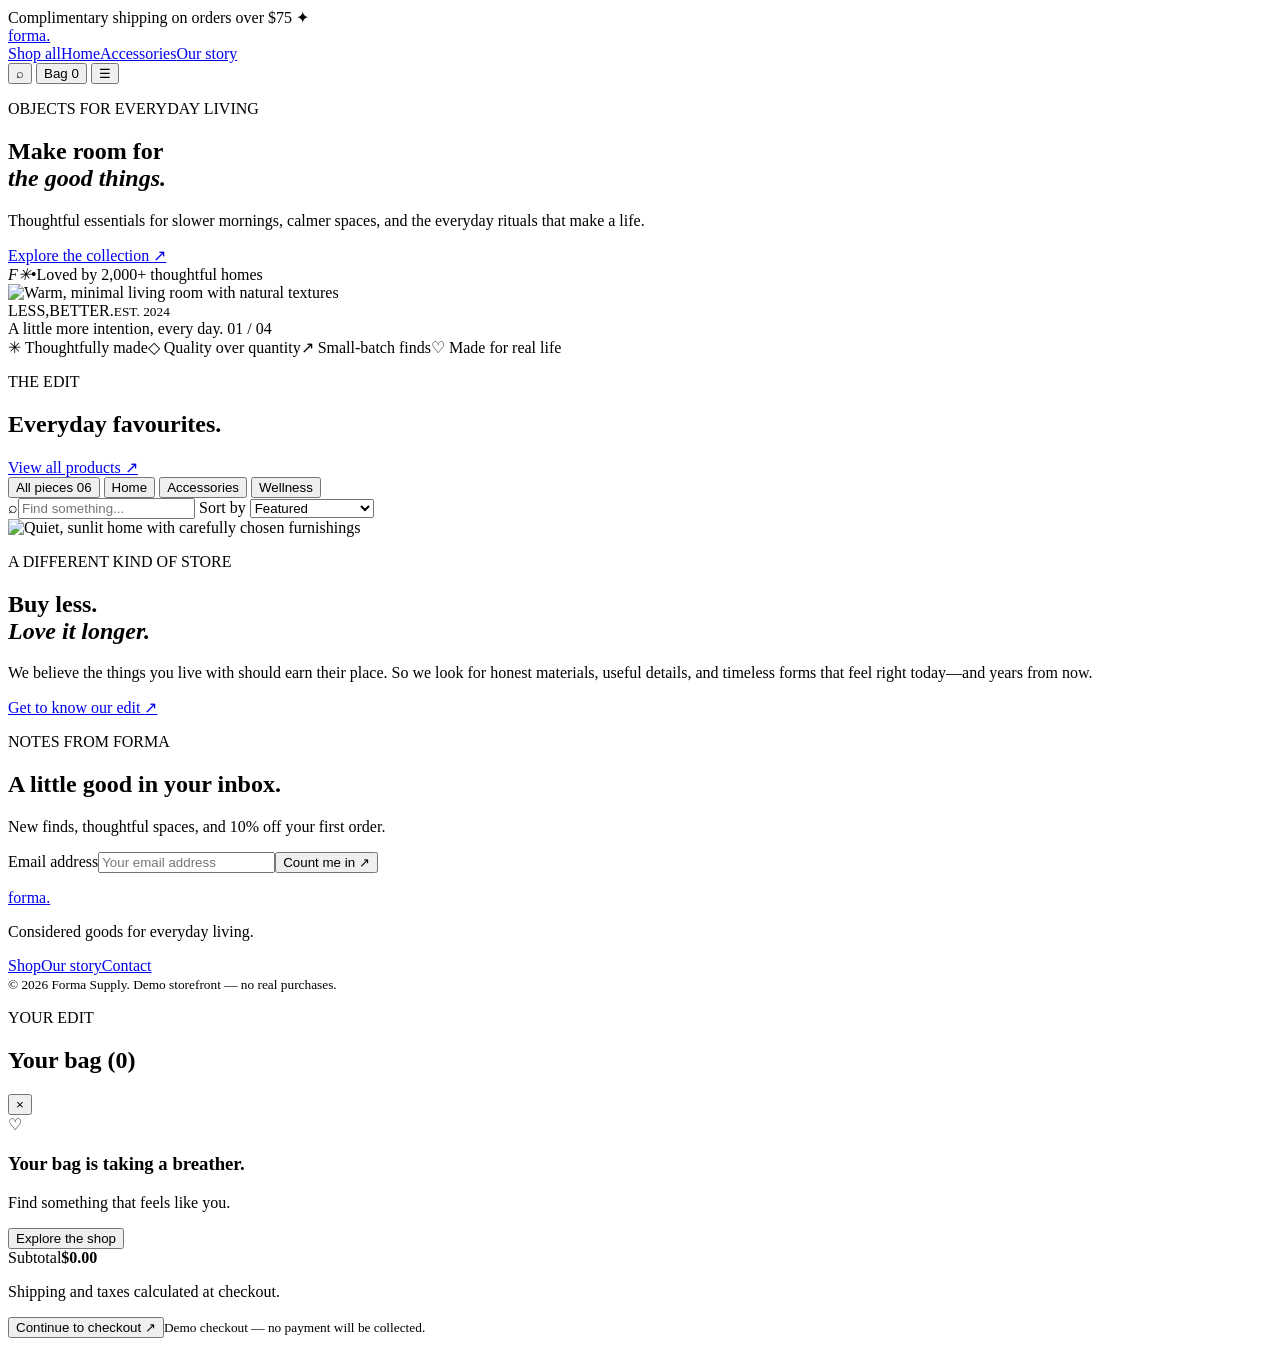
==== index.html @ 7038b743 "Add ecommerce storefront page" ====
<!doctype html>
<html lang="en">
<head>
  <meta charset="utf-8">
  <meta name="viewport" content="width=device-width, initial-scale=1">
  <meta name="description" content="Discover considered everyday essentials at Forma Supply.">
  <title>Forma Supply — Everyday, considered.</title>
  <link rel="preconnect" href="https://fonts.googleapis.com">
  <link rel="preconnect" href="https://fonts.gstatic.com" crossorigin>
  <link href="https://fonts.googleapis.com/css2?family=DM+Sans:wght@400;500;600;700&family=Manrope:wght@400;500;600;700;800&display=swap" rel="stylesheet">
  <link rel="stylesheet" href="styles.css">
  <script src="app.js" defer></script>
</head>
<body>
  <div class="announcement">Complimentary shipping on orders over $75 <span aria-hidden="true">✦</span></div>
  <header class="site-header">
    <a class="wordmark" href="#" aria-label="Forma Supply home">forma<span>.</span></a>
    <nav class="main-nav" aria-label="Main navigation">
      <a href="#shop">Shop all</a><a href="#shop" data-filter-link="Home">Home</a><a href="#shop" data-filter-link="Accessories">Accessories</a><a href="#story">Our story</a>
    </nav>
    <div class="header-actions">
      <button class="icon-button search-toggle" aria-label="Search products" title="Search">⌕</button>
      <button class="cart-button" id="open-cart" aria-label="Open shopping bag">Bag <span id="cart-count">0</span></button>
      <button class="menu-toggle" id="menu-toggle" aria-label="Toggle menu">☰</button>
    </div>
  </header>

  <main>
    <section class="hero">
      <div class="hero-copy">
        <p class="eyebrow"><span class="eyebrow-line"></span> OBJECTS FOR EVERYDAY LIVING</p>
        <h1>Make room for<br><em>the good things.</em></h1>
        <p class="hero-description">Thoughtful essentials for slower mornings, calmer spaces, and the everyday rituals that make a life.</p>
        <a class="button button-dark" href="#shop">Explore the collection <span aria-hidden="true">↗</span></a>
        <div class="hero-note"><span class="avatar-stack"><i>F</i><i>✳</i><i>•</i></span><span>Loved by 2,000+ thoughtful homes</span></div>
      </div>
      <div class="hero-art">
        <img src="https://images.unsplash.com/photo-1616486338812-3dadae4b4ace?auto=format&fit=crop&w=1300&q=85" alt="Warm, minimal living room with natural textures">
        <div class="hero-sticker"><span>LESS,</span><span>BETTER.</span><small>EST. 2024</small></div>
        <div class="image-caption">A little more intention, every day. <span>01 / 04</span></div>
      </div>
    </section>

    <section class="trust-strip" aria-label="Our values">
      <span>✳ Thoughtfully made</span><span>◇ Quality over quantity</span><span>↗ Small-batch finds</span><span>♡ Made for real life</span>
    </section>

    <section class="shop-section section-wrap" id="shop">
      <div class="section-heading">
        <div><p class="eyebrow">THE EDIT</p><h2>Everyday favourites<span>.</span></h2></div>
        <a class="text-link" href="#shop" id="view-all">View all products <span>↗</span></a>
      </div>
      <div class="shop-tools">
        <div class="filter-list" aria-label="Filter products">
          <button class="filter-chip active" data-filter="All">All pieces <span>06</span></button>
          <button class="filter-chip" data-filter="Home">Home</button>
          <button class="filter-chip" data-filter="Accessories">Accessories</button>
          <button class="filter-chip" data-filter="Wellness">Wellness</button>
        </div>
        <label class="search-box" id="search-box"><span aria-hidden="true">⌕</span><input id="product-search" type="search" placeholder="Find something..." aria-label="Search products"></label>
        <label class="sort-label">Sort by <select id="sort-products" aria-label="Sort products"><option value="featured">Featured</option><option value="low">Price: low to high</option><option value="high">Price: high to low</option></select></label>
      </div>
      <div class="product-grid" id="product-grid" aria-live="polite"></div>
      <p class="empty-state" id="empty-state" hidden>No pieces found. Try another search.</p>
    </section>

    <section class="story-section" id="story">
      <div class="story-image"><img src="https://images.unsplash.com/photo-1600210492486-724fe5c67fb0?auto=format&fit=crop&w=1100&q=85" alt="Quiet, sunlit home with carefully chosen furnishings"></div>
      <div class="story-copy"><p class="eyebrow">A DIFFERENT KIND OF STORE</p><h2>Buy less.<br><em>Love it longer.</em></h2><p>We believe the things you live with should earn their place. So we look for honest materials, useful details, and timeless forms that feel right today—and years from now.</p><a class="text-link" href="#shop">Get to know our edit <span>↗</span></a></div>
    </section>

    <section class="newsletter section-wrap">
      <p class="eyebrow">NOTES FROM FORMA</p><h2>A little good in your inbox.</h2><p>New finds, thoughtful spaces, and 10% off your first order.</p>
      <form id="newsletter-form" class="newsletter-form"><label class="sr-only" for="newsletter-email">Email address</label><input type="email" id="newsletter-email" placeholder="Your email address" required><button class="button button-dark" type="submit">Count me in <span>↗</span></button></form>
      <p class="form-message" id="newsletter-message" role="status"></p>
    </section>
  </main>

  <footer class="site-footer"><a class="wordmark" href="#">forma<span>.</span></a><p>Considered goods for everyday living.</p><div><a href="#shop">Shop</a><a href="#story">Our story</a><a href="mailto:hello@example.com">Contact</a></div><small>© 2026 Forma Supply. Demo storefront — no real purchases.</small></footer>

  <div class="overlay" id="overlay" hidden></div>
  <aside class="cart-drawer" id="cart-drawer" aria-label="Shopping bag" aria-hidden="true">
    <div class="drawer-header"><div><p class="eyebrow">YOUR EDIT</p><h2>Your bag <span id="drawer-count">(0)</span></h2></div><button id="close-cart" class="close-button" aria-label="Close shopping bag">×</button></div>
    <div class="cart-items" id="cart-items"></div>
    <div class="cart-empty" id="cart-empty"><span>♡</span><h3>Your bag is taking a breather.</h3><p>Find something that feels like you.</p><button class="button button-dark" id="continue-shopping">Explore the shop</button></div>
    <div class="drawer-footer" id="drawer-footer"><div class="subtotal"><span>Subtotal</span><strong id="cart-subtotal">$0.00</strong></div><p>Shipping and taxes calculated at checkout.</p><button class="button button-dark checkout-button" id="checkout-button">Continue to checkout <span>↗</span></button><small>Demo checkout — no payment will be collected.</small></div>
  </aside>
  <div class="toast" id="toast" role="status" aria-live="polite"></div>
</body>
</html>
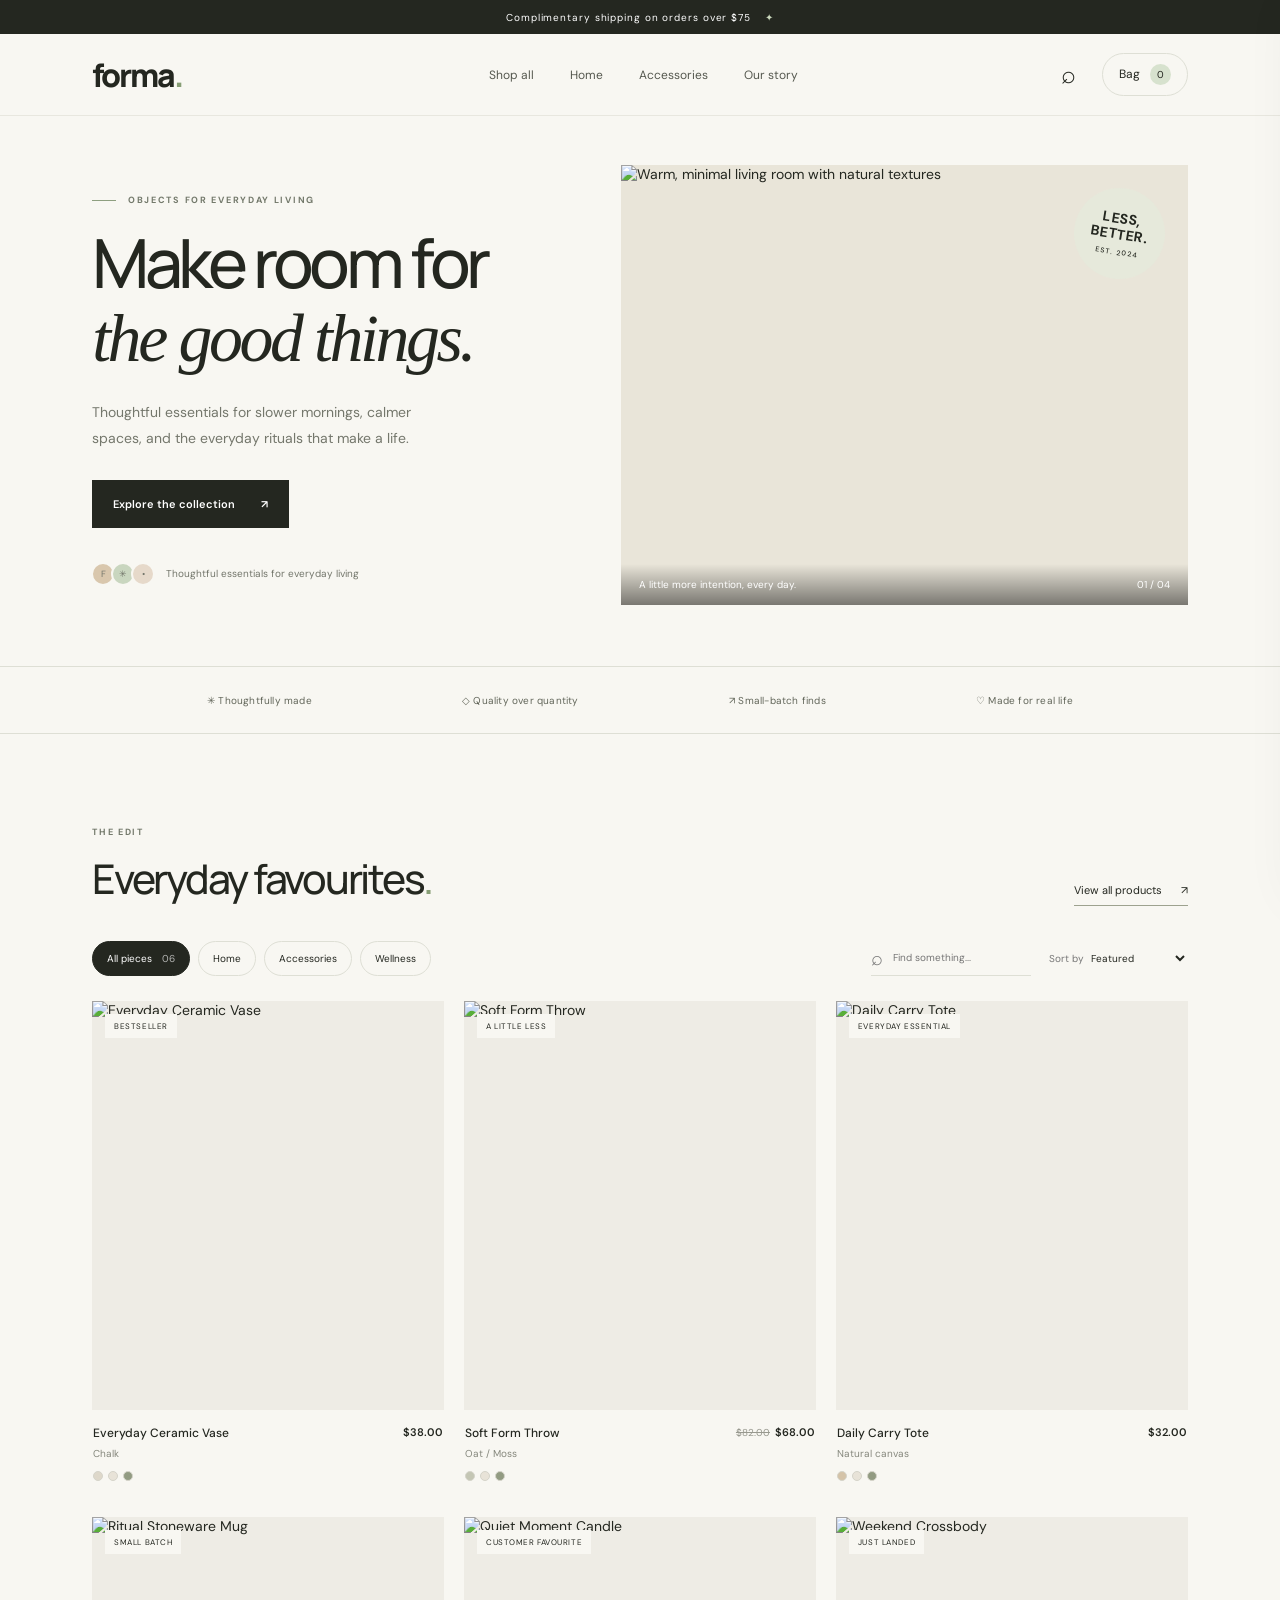
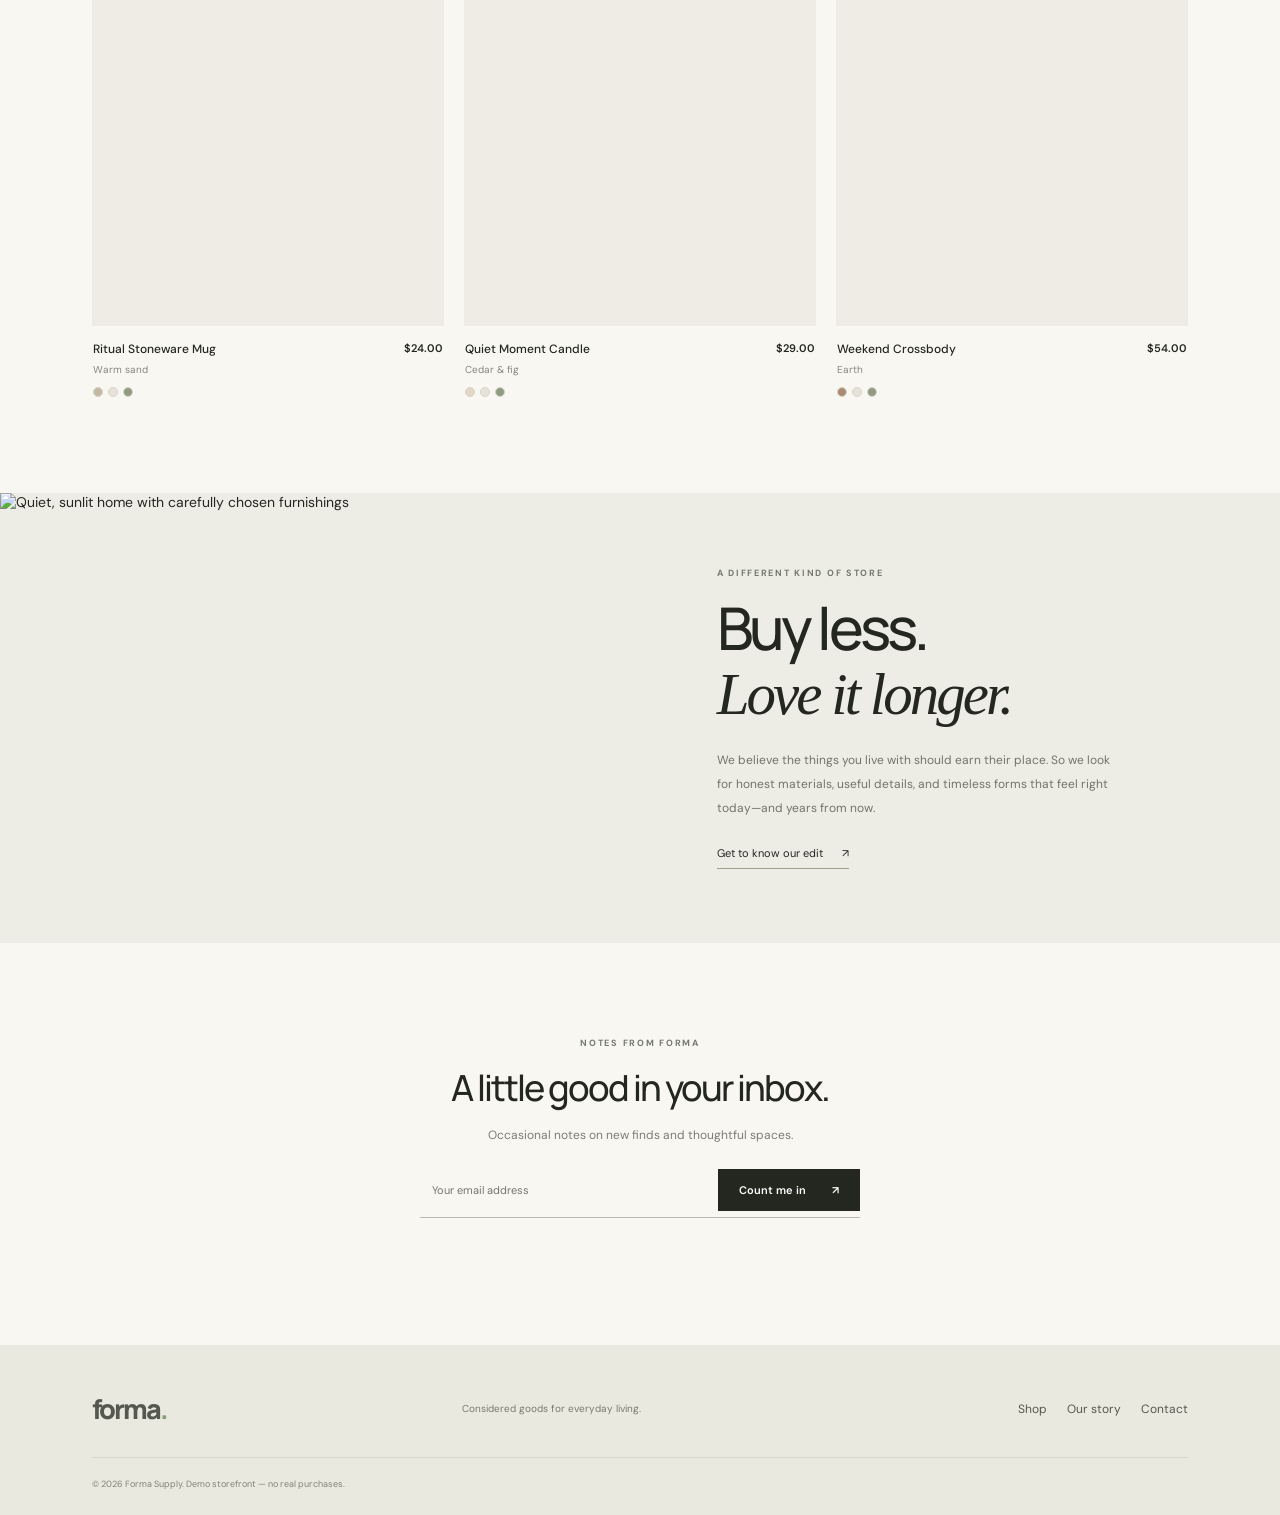
==== commit 967b0273: "Remove demo claims and placeholder contact" ====
--- a/index.html
+++ b/index.html
@@ -32,7 +32,7 @@
         <h1>Make room for<br><em>the good things.</em></h1>
         <p class="hero-description">Thoughtful essentials for slower mornings, calmer spaces, and the everyday rituals that make a life.</p>
         <a class="button button-dark" href="#shop">Explore the collection <span aria-hidden="true">↗</span></a>
-        <div class="hero-note"><span class="avatar-stack"><i>F</i><i>✳</i><i>•</i></span><span>Loved by 2,000+ thoughtful homes</span></div>
+        <div class="hero-note"><span class="avatar-stack"><i>F</i><i>✳</i><i>•</i></span><span>Thoughtful essentials for everyday living</span></div>
       </div>
       <div class="hero-art">
         <img src="https://images.unsplash.com/photo-1616486338812-3dadae4b4ace?auto=format&fit=crop&w=1300&q=85" alt="Warm, minimal living room with natural textures">
@@ -70,16 +70,16 @@
     </section>
 
     <section class="newsletter section-wrap">
-      <p class="eyebrow">NOTES FROM FORMA</p><h2>A little good in your inbox.</h2><p>New finds, thoughtful spaces, and 10% off your first order.</p>
+      <p class="eyebrow">NOTES FROM FORMA</p><h2>A little good in your inbox.</h2><p>Occasional notes on new finds and thoughtful spaces.</p>
       <form id="newsletter-form" class="newsletter-form"><label class="sr-only" for="newsletter-email">Email address</label><input type="email" id="newsletter-email" placeholder="Your email address" required><button class="button button-dark" type="submit">Count me in <span>↗</span></button></form>
       <p class="form-message" id="newsletter-message" role="status"></p>
     </section>
   </main>
 
-  <footer class="site-footer"><a class="wordmark" href="#">forma<span>.</span></a><p>Considered goods for everyday living.</p><div><a href="#shop">Shop</a><a href="#story">Our story</a><a href="mailto:hello@example.com">Contact</a></div><small>© 2026 Forma Supply. Demo storefront — no real purchases.</small></footer>
+  <footer class="site-footer"><a class="wordmark" href="#">forma<span>.</span></a><p>Considered goods for everyday living.</p><div><a href="#shop">Shop</a><a href="#story">Our story</a><a href="#contact" id="contact-link">Contact</a></div><small>© 2026 Forma Supply. Demo storefront — no real purchases.</small></footer>
 
   <div class="overlay" id="overlay" hidden></div>
-  <aside class="cart-drawer" id="cart-drawer" aria-label="Shopping bag" aria-hidden="true">
+  <aside class="cart-drawer" id="cart-drawer" aria-label="Shopping bag" aria-hidden="true" inert>
     <div class="drawer-header"><div><p class="eyebrow">YOUR EDIT</p><h2>Your bag <span id="drawer-count">(0)</span></h2></div><button id="close-cart" class="close-button" aria-label="Close shopping bag">×</button></div>
     <div class="cart-items" id="cart-items"></div>
     <div class="cart-empty" id="cart-empty"><span>♡</span><h3>Your bag is taking a breather.</h3><p>Find something that feels like you.</p><button class="button button-dark" id="continue-shopping">Explore the shop</button></div>
--- a/styles.css
+++ b/styles.css
@@ -0,0 +1,5 @@
+:root{--ink:#242720;--muted:#777b70;--paper:#f8f7f2;--cream:#eeede5;--line:#dedfd5;--green:#d7e2ce;--accent:#b9caa8;--serif:Georgia,'Times New Roman',serif;--sans:'DM Sans',sans-serif;--display:'Manrope',sans-serif}*{box-sizing:border-box}html{scroll-behavior:smooth;scroll-padding-top:90px}body{margin:0;background:var(--paper);color:var(--ink);font-family:var(--sans);font-size:14px;-webkit-font-smoothing:antialiased}button,input,select{font:inherit}button,a{-webkit-tap-highlight-color:transparent}a{color:inherit;text-decoration:none}button{color:inherit}.announcement{height:34px;background:var(--ink);color:#fff;display:flex;align-items:center;justify-content:center;gap:14px;font-size:10px;letter-spacing:.09em}.announcement span{color:#cbd9bd}.site-header{height:82px;padding:0 7.2%;display:flex;align-items:center;justify-content:space-between;border-bottom:1px solid #e8e7df;background:var(--paper);position:sticky;top:0;z-index:20}.wordmark{font-family:var(--display);font-size:32px;font-weight:800;letter-spacing:-2px}.wordmark span,.section-heading h2 span{color:#879e75}.main-nav{display:flex;gap:36px;margin-left:50px}.main-nav a,.site-footer a{font-size:12px;color:#55584f;transition:color .2s}.main-nav a:hover,.site-footer a:hover{color:#7e956b}.header-actions{display:flex;align-items:center;gap:20px}.icon-button,.menu-toggle{border:0;background:none;font-size:25px;cursor:pointer}.cart-button{border:1px solid var(--line);border-radius:30px;background:transparent;padding:10px 16px;font-size:12px;cursor:pointer}.cart-button span{display:inline-grid;place-items:center;background:var(--green);width:21px;height:21px;border-radius:50%;margin-left:7px;font-size:10px}.menu-toggle{display:none}.hero{padding:46px 7.2% 58px;display:grid;grid-template-columns:.91fr 1.09fr;gap:5%;align-items:center;min-height:550px}.hero-copy{padding:30px 0 20px}.eyebrow{font-size:9px;letter-spacing:.19em;font-weight:700;color:#73796b;margin:0 0 20px}.eyebrow-line{display:inline-block;width:24px;height:1px;background:#8e9f80;vertical-align:middle;margin-right:8px}.hero h1,.story-copy h2{font-family:var(--display);font-size:clamp(42px,5.3vw,72px);line-height:1.08;letter-spacing:-.065em;font-weight:500;margin:0 0 23px}.hero h1 em,.story-copy h2 em{font-family:var(--serif);font-weight:400;letter-spacing:-.05em}.hero-description{font-size:14px;line-height:1.9;color:#74776c;max-width:370px;margin:0 0 28px}.button{border:0;min-height:48px;padding:0 21px;display:inline-flex;align-items:center;justify-content:center;gap:26px;font-size:11px;font-weight:600;cursor:pointer;transition:transform .2s,background .2s}.button:hover{transform:translateY(-2px)}.button-dark{background:var(--ink);color:#fff}.button-dark:hover{background:#41483a}.hero-note{display:flex;align-items:center;gap:11px;margin-top:34px;color:#73766b;font-size:10px}.avatar-stack{display:flex;padding-left:3px}.avatar-stack i{width:24px;height:24px;display:grid;place-items:center;background:#d9c7ad;border:2px solid var(--paper);border-radius:50%;font-size:9px;font-style:normal;margin-left:-4px}.avatar-stack i:nth-child(2){background:#c9d6bf}.avatar-stack i:nth-child(3){background:#e6d9ca}.hero-art{height:440px;position:relative;background:#e9e5d9;overflow:hidden}.hero-art>img,.story-image img{width:100%;height:100%;object-fit:cover;display:block}.hero-art>img{object-position:center 55%}.hero-sticker{position:absolute;top:23px;right:23px;background:#e6e9db;border-radius:50%;width:91px;height:91px;display:flex;align-items:center;justify-content:center;flex-direction:column;transform:rotate(9deg);font-size:14px;line-height:1.2;font-weight:700;letter-spacing:.04em}.hero-sticker small{font-size:7px;font-weight:500;letter-spacing:.16em;margin-top:6px}.image-caption{position:absolute;bottom:0;left:0;right:0;padding:14px 18px;background:linear-gradient(transparent,rgba(0,0,0,.48));color:white;font-size:10px;display:flex;justify-content:space-between}.trust-strip{min-height:68px;border-top:1px solid var(--line);border-bottom:1px solid var(--line);display:flex;align-items:center;justify-content:space-evenly;gap:20px;padding:14px 6%;font-size:10px;color:#62665a;letter-spacing:.02em}.trust-strip span{white-space:nowrap}.section-wrap{padding-left:7.2%;padding-right:7.2%}.shop-section{padding-top:92px;padding-bottom:96px}.section-heading{display:flex;align-items:end;justify-content:space-between;margin-bottom:34px}.section-heading .eyebrow{margin-bottom:12px}.section-heading h2,.newsletter h2{font-family:var(--display);font-size:clamp(29px,3.2vw,42px);font-weight:500;letter-spacing:-.055em;margin:0}.text-link{font-size:11px;border-bottom:1px solid #9da28f;padding-bottom:8px;display:inline-flex;gap:19px;align-items:center}.shop-tools{display:flex;align-items:center;gap:18px;margin-bottom:25px;flex-wrap:wrap}.filter-list{display:flex;gap:8px;flex:1;flex-wrap:wrap}.filter-chip{background:transparent;border:1px solid var(--line);padding:10px 14px;border-radius:30px;font-size:10px;cursor:pointer;transition:all .2s}.filter-chip.active,.filter-chip:hover{background:var(--ink);color:white;border-color:var(--ink)}.filter-chip span{opacity:.65;margin-left:7px}.search-box{height:36px;display:flex;align-items:center;gap:8px;border-bottom:1px solid var(--line);color:#777;width:160px}.search-box span{font-size:20px}.search-box input{width:100%;border:0;outline:0;background:transparent;font-size:10px;min-width:0}.sort-label{font-size:10px;color:#777;white-space:nowrap}.sort-label select{border:0;background:transparent;color:var(--ink);font-size:10px;outline:0;cursor:pointer}.product-grid{display:grid;grid-template-columns:repeat(3,minmax(0,1fr));gap:36px 20px}.product-card{min-width:0}.product-image{position:relative;aspect-ratio:4/4.65;background:#eeece5;overflow:hidden}.product-image img{width:100%;height:100%;object-fit:cover;display:block;transition:transform .55s}.product-card:hover .product-image img{transform:scale(1.045)}.product-badge{position:absolute;top:13px;left:13px;background:var(--paper);padding:7px 9px;font-size:8px;letter-spacing:.07em;text-transform:uppercase}.quick-add{position:absolute;left:12px;right:12px;bottom:12px;width:calc(100% - 24px);height:42px;border:0;background:rgba(248,247,242,.96);display:flex;align-items:center;justify-content:space-between;padding:0 14px;font-size:10px;cursor:pointer;transform:translateY(65px);transition:transform .25s}.product-card:hover .quick-add,.quick-add:focus{transform:translateY(0)}.product-info{padding:15px 1px 0;display:flex;justify-content:space-between;gap:12px}.product-info h3{font-size:12px;font-weight:500;margin:0 0 6px}.product-info p{font-size:10px;color:#85877c;margin:0}.product-price{font-size:11px;font-weight:600;white-space:nowrap}.product-price del{font-size:10px;font-weight:400;color:#98998f;margin-right:5px}.swatches{display:flex;gap:5px;margin-top:11px}.swatches i{width:10px;height:10px;border-radius:50%;border:1px solid #d5d4ca}.empty-state{text-align:center;padding:60px 0;color:var(--muted)}.story-section{background:#eeede5;display:grid;grid-template-columns:1fr 1fr;min-height:450px}.story-image{min-height:420px}.story-copy{display:flex;flex-direction:column;align-items:flex-start;justify-content:center;padding:65px 12%}.story-copy .eyebrow{margin-bottom:17px}.story-copy h2{font-size:clamp(39px,4.6vw,59px);margin-bottom:22px}.story-copy>p:not(.eyebrow){font-size:12px;line-height:2;color:#717469;max-width:400px;margin:0 0 26px}.newsletter{text-align:center;padding-top:94px;padding-bottom:91px}.newsletter .eyebrow{margin-bottom:14px}.newsletter h2{font-size:36px}.newsletter>p:not(.eyebrow):not(.form-message){color:#7b7d72;font-size:12px;margin:15px 0 26px}.newsletter-form{display:flex;max-width:440px;margin:0 auto;border-bottom:1px solid #b9bcb0;padding-bottom:6px}.newsletter-form input{flex:1;min-width:0;border:0;background:transparent;padding:0 12px;outline:0;font-size:11px}.newsletter-form .button{min-height:42px}.form-message{font-size:11px;color:#536c45;min-height:14px}.site-footer{background:#e9e9df;padding:45px 7.2% 25px;display:grid;grid-template-columns:1fr 1fr 1fr;align-items:center;gap:15px}.site-footer .wordmark{font-size:27px}.site-footer p{font-size:10px;color:#777b70}.site-footer>div{display:flex;gap:20px;justify-content:flex-end}.site-footer small{grid-column:1/-1;border-top:1px solid #d6d7cc;padding-top:20px;margin-top:15px;color:#818478;font-size:9px}.overlay{position:fixed;inset:0;background:rgba(27,30,24,.4);z-index:40}.cart-drawer{position:fixed;z-index:41;right:0;top:0;bottom:0;width:min(430px,100%);background:var(--paper);padding:27px;display:flex;flex-direction:column;transform:translateX(105%);transition:transform .3s ease;box-shadow:-10px 0 50px #0000000d}.cart-drawer.open{transform:translateX(0)}.drawer-header{display:flex;align-items:center;justify-content:space-between;border-bottom:1px solid var(--line);padding-bottom:20px}.drawer-header .eyebrow{margin-bottom:8px}.drawer-header h2{font-size:25px;letter-spacing:-.04em;margin:0;font-family:var(--display);font-weight:500}.drawer-header h2 span{font-size:13px;color:#888}.close-button{font-size:28px;border:0;background:transparent;cursor:pointer}.cart-items{overflow:auto;flex:1}.cart-row{display:grid;grid-template-columns:80px 1fr auto;gap:14px;padding:18px 0;border-bottom:1px solid var(--line)}.cart-row img{width:80px;height:95px;object-fit:cover}.cart-row h3{font-size:12px;font-weight:500;margin:5px 0}.cart-row p{font-size:10px;color:#7c7f74;margin:0}.quantity-control{display:flex;align-items:center;gap:11px;margin-top:13px}.quantity-control button{width:22px;height:22px;border:1px solid var(--line);background:transparent;cursor:pointer}.quantity-control span{font-size:10px}.remove-item{border:0;background:none;text-decoration:underline;color:#85877c;font-size:9px;cursor:pointer;padding:0;margin-top:9px}.cart-row-price{font-size:11px;font-weight:600;padding-top:6px}.cart-empty{flex:1;display:flex;align-items:center;justify-content:center;flex-direction:column;text-align:center}.cart-empty>span{font-size:35px;color:#9aaa8d}.cart-empty h3{font-size:15px;font-weight:500}.cart-empty p{color:#7c7f74;font-size:11px;margin-bottom:22px}.drawer-footer{border-top:1px solid var(--line);padding-top:18px}.subtotal{display:flex;justify-content:space-between;font-size:12px}.drawer-footer>p,.drawer-footer>small{font-size:9px;color:#818478}.checkout-button{width:100%;margin-top:8px;justify-content:space-between}.drawer-footer>small{display:block;text-align:center;margin-top:12px}.toast{position:fixed;z-index:60;bottom:24px;left:50%;transform:translate(-50%,20px);background:var(--ink);color:#fff;padding:13px 20px;font-size:11px;opacity:0;pointer-events:none;transition:all .25s;max-width:90%;text-align:center}.toast.show{opacity:1;transform:translate(-50%,0)}.sr-only{position:absolute;width:1px;height:1px;padding:0;margin:-1px;overflow:hidden;clip:rect(0,0,0,0);white-space:nowrap;border:0}:focus-visible{outline:2px solid #81986f;outline-offset:3px}[hidden]{display:none!important}
+@media(min-width:1400px){.hero,.section-wrap{padding-left:max(7.2%,calc((100% - 1240px)/2));padding-right:max(7.2%,calc((100% - 1240px)/2))}.hero{min-height:650px}.hero-art{height:510px}}
+@media(max-width:900px){.site-header{padding:0 5%;height:72px}.main-nav{gap:19px;margin-left:0}.hero{padding:35px 5%;gap:4%;min-height:470px}.hero-art{height:380px}.hero h1{font-size:clamp(40px,6vw,58px)}.section-wrap{padding-left:5%;padding-right:5%}.trust-strip{padding:18px 4%;gap:14px;flex-wrap:wrap}.trust-strip span{font-size:9px}.product-grid{gap:28px 14px}.shop-tools{gap:12px}.story-copy{padding:45px 9%}.site-footer{padding-left:5%;padding-right:5%}}
+@media(max-width:650px){.announcement{height:31px;font-size:9px}.site-header{height:66px}.wordmark{font-size:29px}.header-actions{gap:11px}.main-nav{display:none;position:absolute;top:65px;left:0;right:0;padding:23px 5%;background:var(--paper);border-bottom:1px solid var(--line);flex-direction:column;gap:20px}.main-nav.open{display:flex}.main-nav a{font-size:13px}.menu-toggle{display:block;font-size:19px}.hero{grid-template-columns:1fr;padding:26px 5% 35px;gap:25px}.hero-copy{padding:12px 0 0}.hero h1{font-size:clamp(46px,12vw,63px)}.hero-description{font-size:13px;max-width:330px}.hero-note{margin-top:23px}.hero-art{height:350px}.hero-sticker{width:75px;height:75px;font-size:12px;top:14px;right:14px}.trust-strip{justify-content:center;gap:14px 24px;min-height:75px}.trust-strip span{font-size:9px}.shop-section{padding-top:62px;padding-bottom:65px}.section-heading{align-items:flex-end;gap:12px;margin-bottom:25px}.section-heading h2{font-size:29px}.section-heading .text-link{font-size:9px;gap:8px;white-space:nowrap}.shop-tools{display:grid;grid-template-columns:1fr auto}.filter-list{grid-column:1/-1;flex-wrap:nowrap;overflow:auto;padding-bottom:5px}.filter-chip{white-space:nowrap;padding:9px 12px}.search-box{width:100%;grid-column:1/2;grid-row:2}.sort-label{grid-column:2;grid-row:2}.product-grid{grid-template-columns:repeat(2,minmax(0,1fr));gap:26px 12px}.product-image{aspect-ratio:4/4.7}.product-badge{top:8px;left:8px;font-size:7px;padding:6px}.quick-add{transform:none;left:7px;right:7px;bottom:7px;width:calc(100% - 14px);height:36px;padding:0 9px;font-size:9px}.product-info{padding-top:11px;gap:5px}.product-info h3{font-size:11px}.product-info p{font-size:9px}.product-price{font-size:10px}.product-price del{display:block;margin:0 0 2px}.story-section{grid-template-columns:1fr}.story-image{min-height:0;height:290px}.story-copy{padding:48px 7% 54px}.story-copy h2{font-size:47px}.newsletter{padding-top:67px;padding-bottom:65px}.newsletter h2{font-size:28px}.newsletter-form{max-width:100%}.newsletter-form .button{padding:0 13px;gap:10px}.site-footer{grid-template-columns:1fr auto;padding:34px 5% 22px;gap:7px}.site-footer p{grid-column:1/-1;grid-row:2;margin:0 0 14px}.site-footer>div{grid-column:2;grid-row:1;gap:12px}.site-footer>div a{font-size:10px}.site-footer small{margin-top:17px}.cart-drawer{padding:21px}.cart-empty h3{font-size:14px}}
+@media(prefers-reduced-motion:reduce){*,*::before,*::after{scroll-behavior:auto!important;transition:none!important;animation:none!important}}
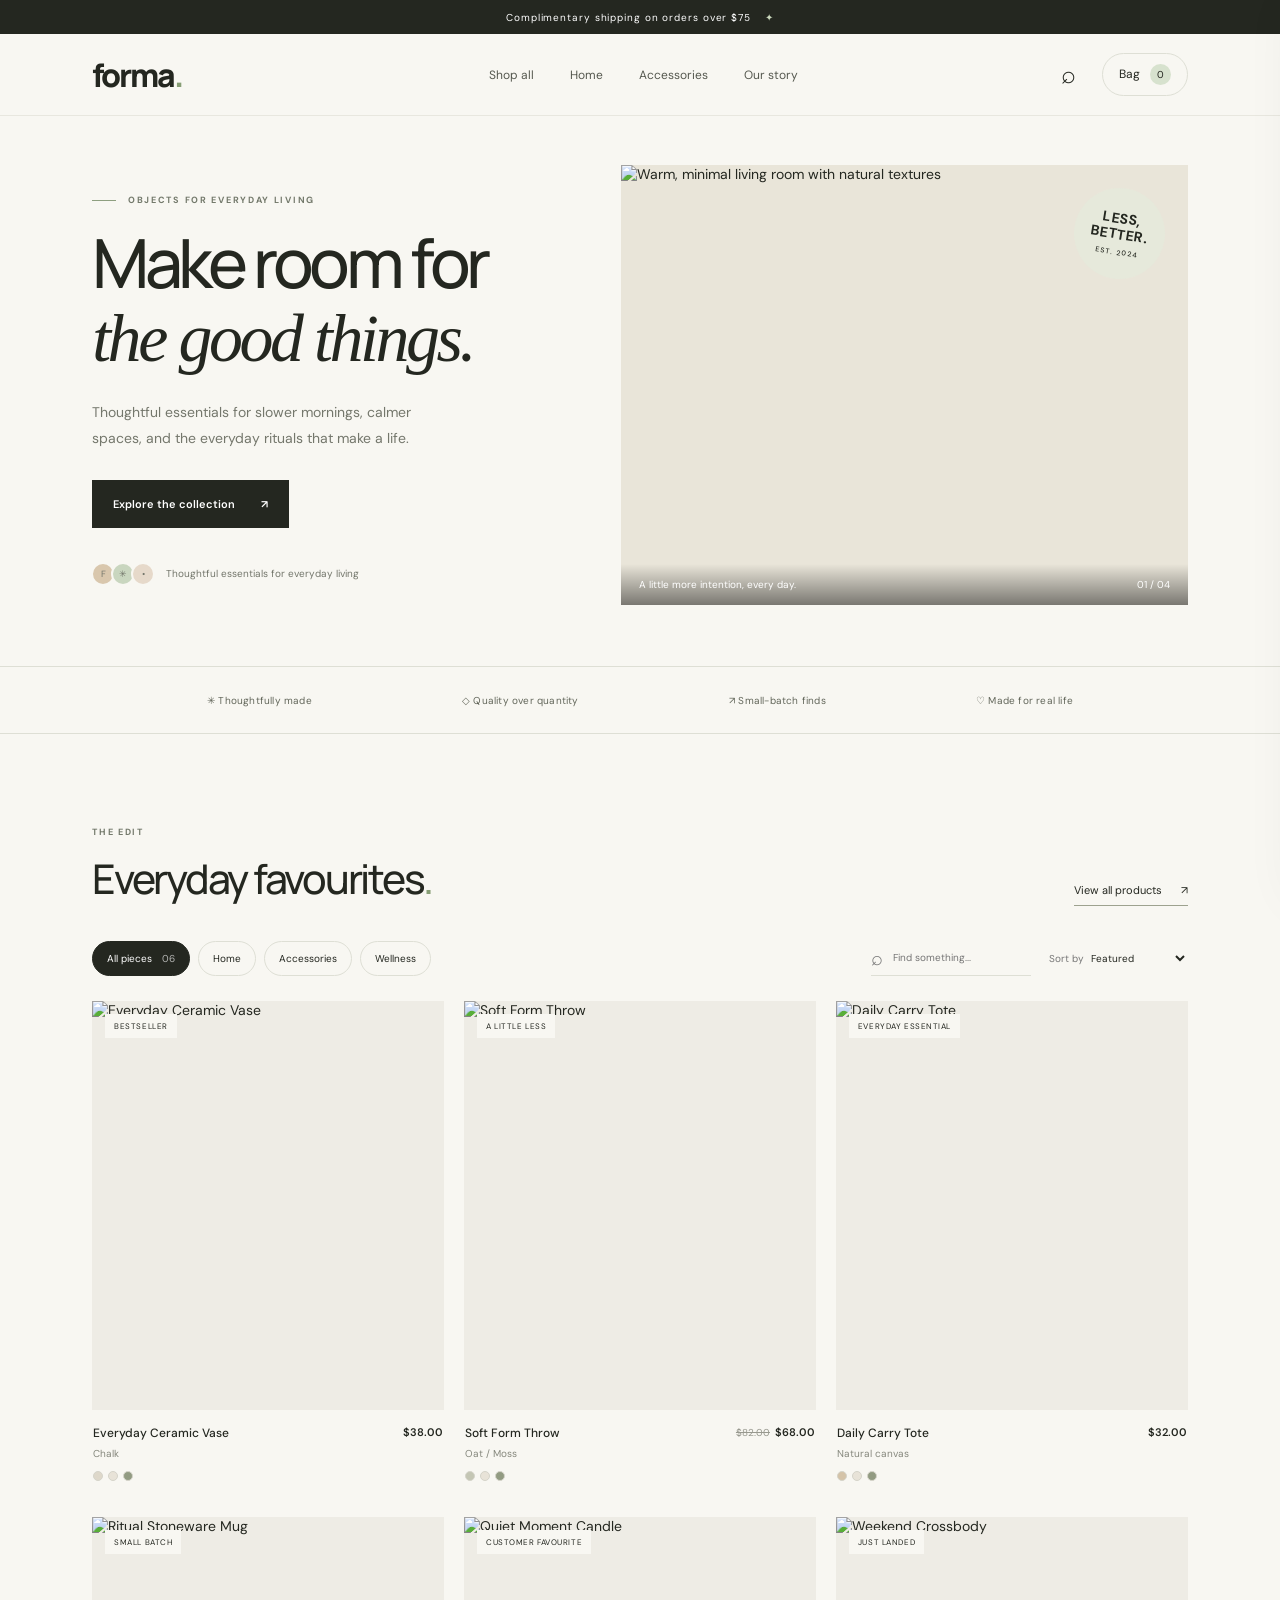
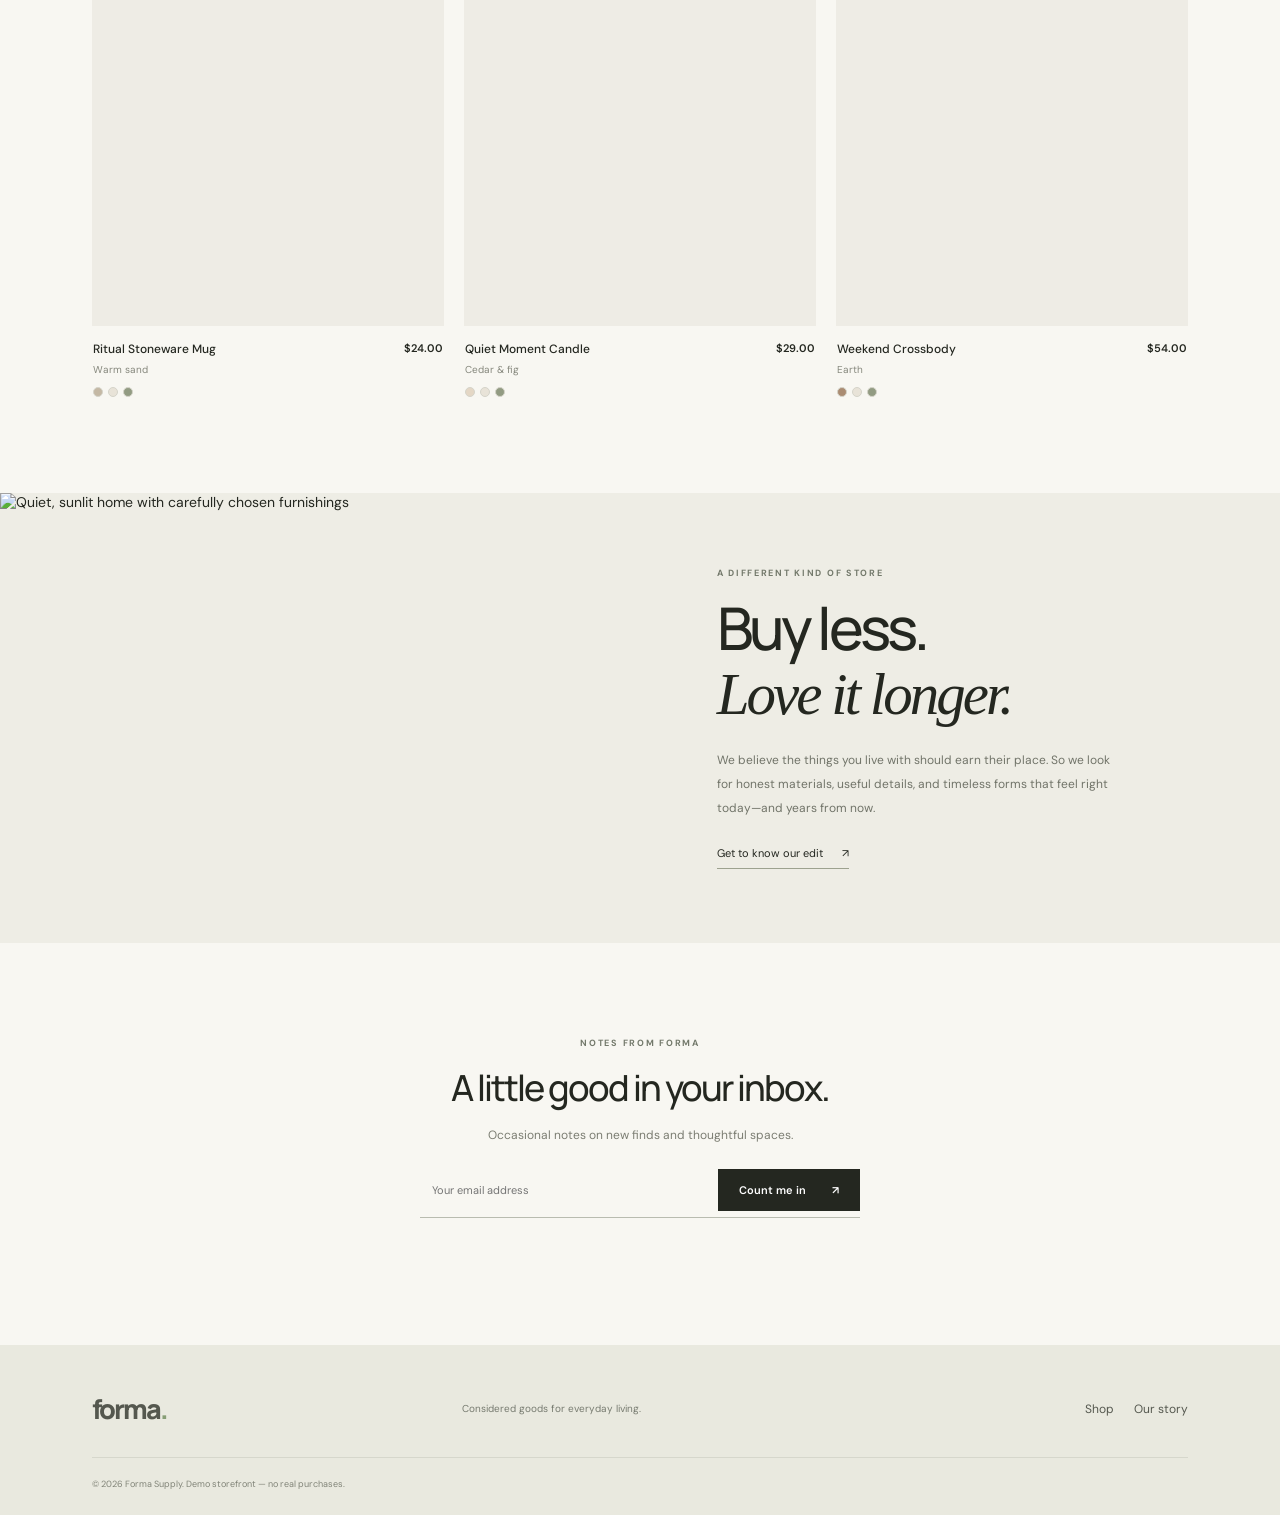
==== commit afd02ff1: "Remove placeholder contact link from demo footer" ====
--- a/index.html
+++ b/index.html
@@ -76,7 +76,7 @@
     </section>
   </main>
 
-  <footer class="site-footer"><a class="wordmark" href="#">forma<span>.</span></a><p>Considered goods for everyday living.</p><div><a href="#shop">Shop</a><a href="#story">Our story</a><a href="#contact" id="contact-link">Contact</a></div><small>© 2026 Forma Supply. Demo storefront — no real purchases.</small></footer>
+  <footer class="site-footer"><a class="wordmark" href="#">forma<span>.</span></a><p>Considered goods for everyday living.</p><div><a href="#shop">Shop</a><a href="#story">Our story</a></div><small>© 2026 Forma Supply. Demo storefront — no real purchases.</small></footer>
 
   <div class="overlay" id="overlay" hidden></div>
   <aside class="cart-drawer" id="cart-drawer" aria-label="Shopping bag" aria-hidden="true" inert>
